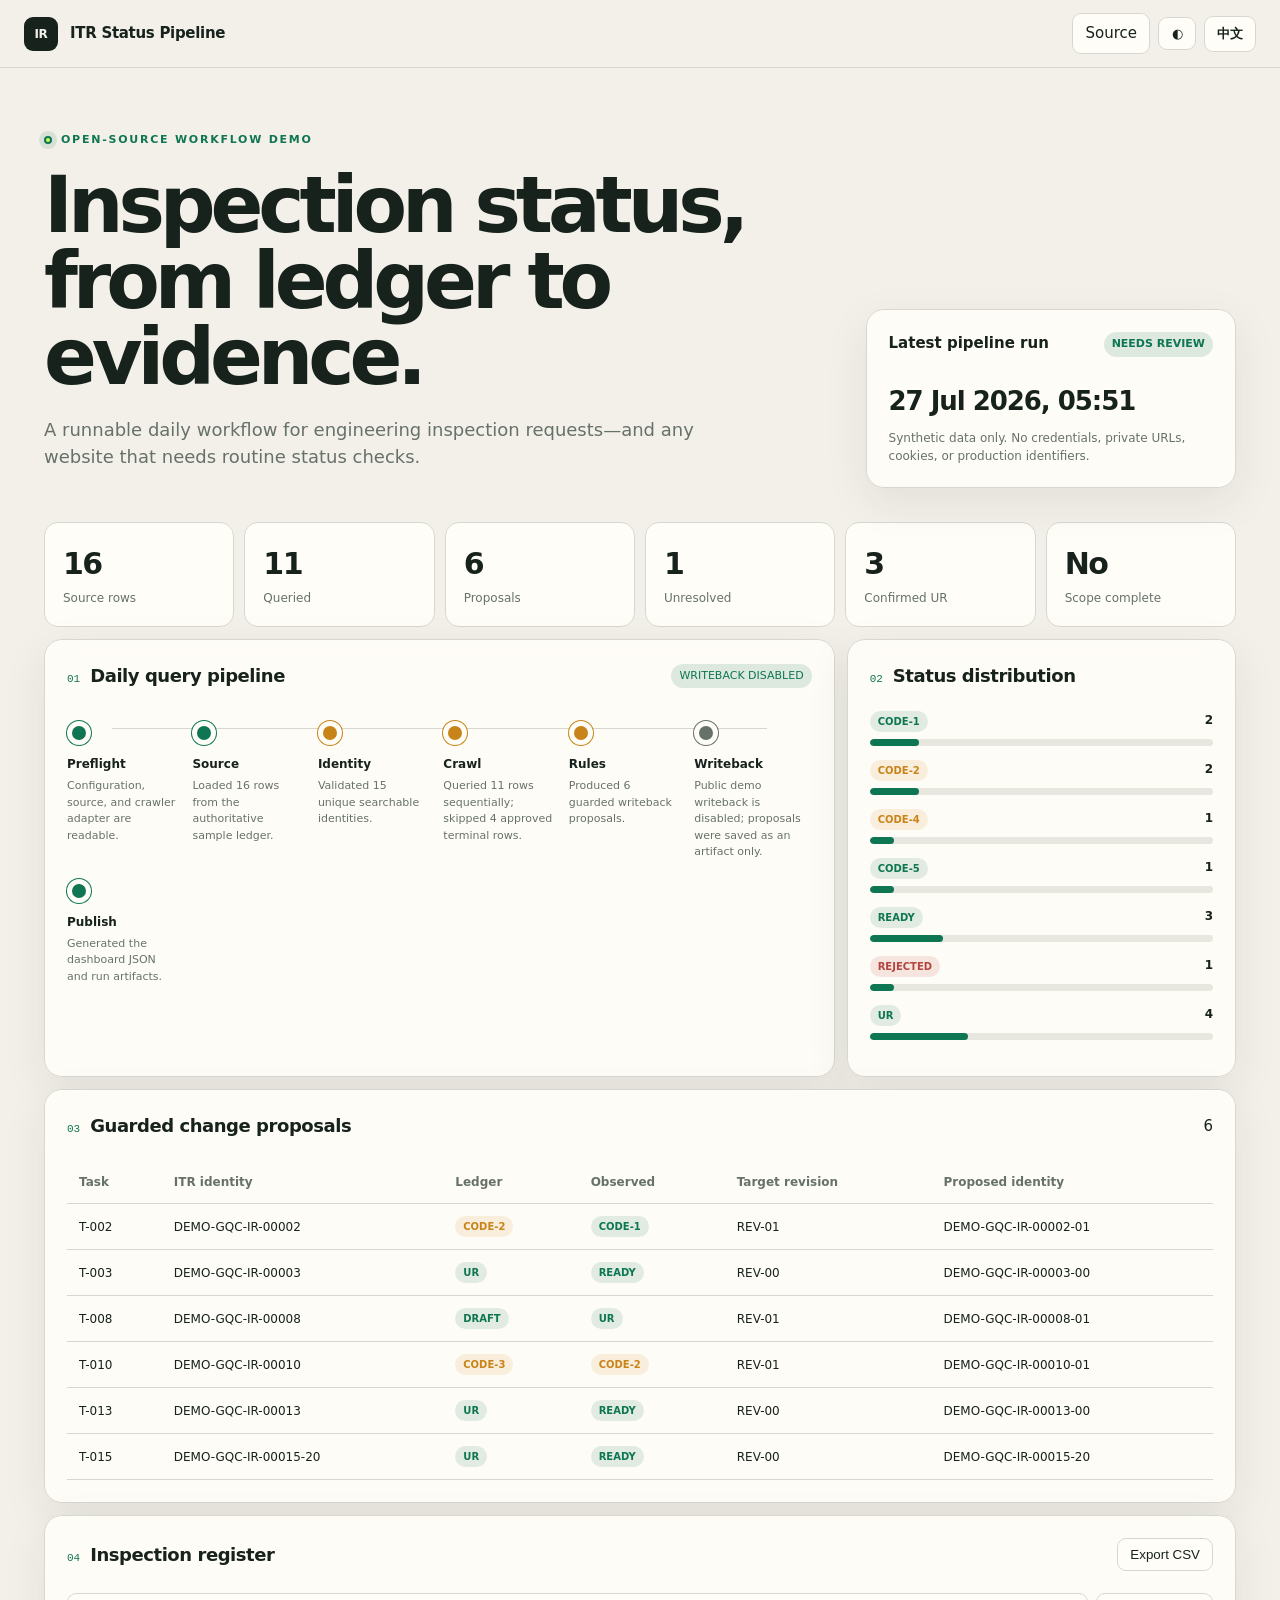
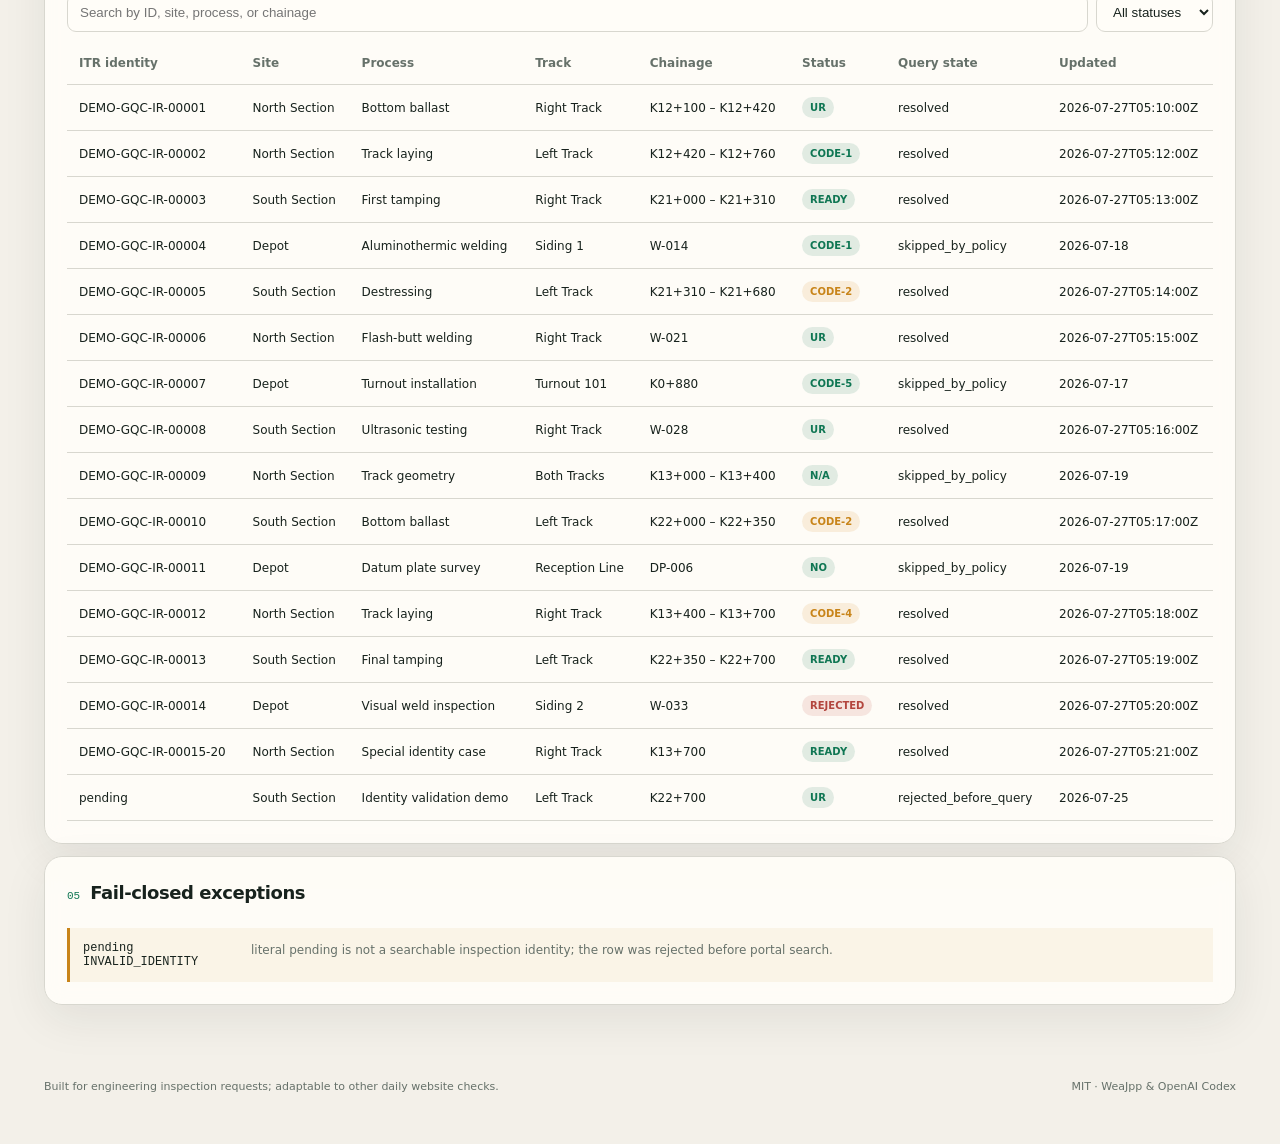
==== public/index.html @ 6d1dc858 "Build a runnable bilingual ITR status pipeline Replace the static-only demo with source and portal a" ====
<!doctype html>
<html lang="en">
<head>
  <meta charset="utf-8">
  <meta name="viewport" content="width=device-width,initial-scale=1">
  <meta name="description" content="Privacy-safe ITR status crawler and dashboard demo">
  <title>ITR Status Dashboard</title>
  <link rel="stylesheet" href="styles.css">
</head>
<body>
  <div class="noise"></div>
  <header class="topbar">
    <a class="brand" href="#"><span class="brand-mark">IR</span><span data-i18n="brand">ITR Status Pipeline</span></a>
    <div class="actions">
      <a class="ghost" href="https://github.com/WeaJpp/itr-status-dashboard-demo" data-i18n="source">Source</a>
      <button id="theme" class="icon" aria-label="Theme">◐</button>
      <button id="language" class="language">中文</button>
    </div>
  </header>

  <main>
    <section class="hero">
      <div>
        <div class="eyebrow"><span class="pulse"></span><span data-i18n="eyebrow">OPEN-SOURCE WORKFLOW DEMO</span></div>
        <h1 data-i18n="title">Inspection status, from ledger to evidence.</h1>
        <p data-i18n="subtitle">A runnable daily workflow for engineering inspection requests—and any website that needs routine status checks.</p>
      </div>
      <aside class="run-card">
        <div class="run-head"><span data-i18n="lastRun">Latest pipeline run</span><span id="runStatus" class="run-status">—</span></div>
        <div id="runTime" class="run-time">—</div>
        <p data-i18n="privacy">Synthetic data only. No credentials, private URLs, cookies, or production identifiers.</p>
      </aside>
    </section>

    <section id="metrics" class="metrics" aria-label="Metrics"></section>

    <section class="grid">
      <article class="panel span-8">
        <div class="section-head">
          <div><span class="kicker">01</span><h2 data-i18n="pipeline">Daily query pipeline</h2></div>
          <span class="safe" data-i18n="writebackOff">Writeback disabled</span>
        </div>
        <div id="pipeline" class="pipeline"></div>
      </article>
      <article class="panel span-4">
        <div class="section-head"><div><span class="kicker">02</span><h2 data-i18n="distribution">Status distribution</h2></div></div>
        <div id="distribution"></div>
      </article>
    </section>

    <section class="panel">
      <div class="section-head">
        <div><span class="kicker">03</span><h2 data-i18n="changes">Guarded change proposals</h2></div>
        <span id="changeCount" class="count"></span>
      </div>
      <div class="table-wrap"><table><thead id="changeHead"></thead><tbody id="changeBody"></tbody></table></div>
    </section>

    <section class="panel">
      <div class="section-head">
        <div><span class="kicker">04</span><h2 data-i18n="records">Inspection register</h2></div>
        <button id="export" class="ghost" data-i18n="export">Export CSV</button>
      </div>
      <div class="filters">
        <input id="search" type="search" data-i18n-placeholder="search" placeholder="Search">
        <select id="statusFilter"></select>
      </div>
      <div class="table-wrap"><table><thead id="recordHead"></thead><tbody id="recordBody"></tbody></table></div>
      <div id="empty" class="empty" hidden data-i18n="empty">No matching records.</div>
    </section>

    <section class="panel error-panel">
      <div class="section-head"><div><span class="kicker">05</span><h2 data-i18n="exceptions">Fail-closed exceptions</h2></div></div>
      <div id="errors"></div>
    </section>
  </main>

  <footer><span data-i18n="footer">Built for engineering inspection requests; adaptable to other daily website checks.</span><span>MIT · WeaJpp &amp; OpenAI Codex</span></footer>
  <script src="app.js"></script>
</body>
</html>
---- public/styles.css ----
:root{--bg:#f3f0e9;--surface:#fffdf8;--ink:#17221d;--muted:#66716a;--line:#d8d7cf;--green:#0f7653;--lime:#c9ff57;--amber:#c88419;--red:#b3463e;--shadow:0 14px 45px rgba(30,42,34,.08)}
[data-theme=dark]{--bg:#101713;--surface:#17201b;--ink:#f2f4ee;--muted:#a1aaa3;--line:#314038;--green:#62dca8;--lime:#baf750;--amber:#edb45d;--red:#ee867c;--shadow:0 16px 50px rgba(0,0,0,.22)}
*{box-sizing:border-box}html{scroll-behavior:smooth}body{margin:0;background:var(--bg);color:var(--ink);font:15px/1.5 Inter,ui-sans-serif,system-ui,-apple-system,"Segoe UI",sans-serif}.noise{position:fixed;inset:0;pointer-events:none;opacity:.35;background-image:radial-gradient(#65746a22 .7px,transparent .7px);background-size:8px 8px}.topbar{height:68px;display:flex;align-items:center;justify-content:space-between;padding:0 max(24px,calc((100vw - 1240px)/2));border-bottom:1px solid var(--line);position:relative;z-index:2}.brand{display:flex;gap:12px;align-items:center;color:var(--ink);font-weight:800;text-decoration:none;letter-spacing:-.02em}.brand-mark{display:grid;place-items:center;width:34px;height:34px;background:var(--ink);color:var(--bg);border-radius:9px;font-size:12px}.actions{display:flex;gap:8px;align-items:center}.ghost,.icon,.language{border:1px solid var(--line);background:var(--surface);color:var(--ink);border-radius:9px;padding:8px 12px;text-decoration:none;cursor:pointer}.icon{width:38px}.language{font-weight:700}main{max-width:1240px;margin:auto;padding:64px 24px 32px;position:relative}.hero{display:grid;grid-template-columns:1.55fr .75fr;gap:56px;align-items:end;margin-bottom:34px}.eyebrow{font-size:11px;font-weight:800;letter-spacing:.16em;color:var(--green);display:flex;align-items:center;gap:9px}.pulse{width:8px;height:8px;background:var(--lime);border:2px solid var(--green);border-radius:50%;box-shadow:0 0 0 5px color-mix(in srgb,var(--green) 12%,transparent)}h1{font-size:clamp(42px,6.3vw,78px);line-height:.98;letter-spacing:-.065em;max-width:800px;margin:18px 0 20px}h2{font-size:18px;letter-spacing:-.025em;margin:0;display:inline}.hero>div>p{max-width:690px;font-size:18px;color:var(--muted)}.run-card,.panel{background:color-mix(in srgb,var(--surface) 92%,transparent);border:1px solid var(--line);border-radius:18px;box-shadow:var(--shadow);backdrop-filter:blur(10px)}.run-card{padding:22px}.run-head{display:flex;justify-content:space-between;font-weight:700}.run-status,.safe{font-size:11px;text-transform:uppercase;padding:4px 8px;border-radius:99px;background:color-mix(in srgb,var(--green) 14%,transparent);color:var(--green)}.run-time{font-size:26px;font-weight:800;margin:25px 0 8px;letter-spacing:-.04em}.run-card p{font-size:12px;color:var(--muted);margin:0}.metrics{display:grid;grid-template-columns:repeat(6,1fr);gap:10px;margin-bottom:12px}.metric{padding:18px;background:var(--surface);border:1px solid var(--line);border-radius:14px}.metric strong{display:block;font-size:30px;letter-spacing:-.05em}.metric span{font-size:12px;color:var(--muted)}.grid{display:grid;grid-template-columns:repeat(12,1fr);gap:12px}.span-8{grid-column:span 8}.span-4{grid-column:span 4}.panel{padding:22px;margin-bottom:12px}.section-head{display:flex;align-items:center;justify-content:space-between;margin-bottom:22px}.kicker{font:11px ui-monospace,monospace;color:var(--green);margin-right:10px}.pipeline{display:grid;grid-template-columns:repeat(6,1fr);position:relative;gap:8px}.pipeline:before{content:"";position:absolute;top:17px;left:6%;right:6%;height:1px;background:var(--line)}.step{position:relative;padding-top:44px}.step:before{content:"";position:absolute;top:10px;left:0;width:14px;height:14px;border-radius:50%;background:var(--green);border:5px solid var(--surface);box-shadow:0 0 0 1px var(--green)}.step.warn:before{background:var(--amber);box-shadow:0 0 0 1px var(--amber)}.step.disabled:before{background:var(--muted);box-shadow:0 0 0 1px var(--muted)}.step b{display:block;font-size:12px;margin-bottom:5px}.step p{font-size:11px;color:var(--muted);margin:0;padding-right:8px}.bar-row{margin:14px 0}.bar-label{display:flex;justify-content:space-between;font-size:12px}.bar{height:7px;background:color-mix(in srgb,var(--line) 60%,transparent);border-radius:99px;margin-top:7px;overflow:hidden}.bar i{display:block;height:100%;background:var(--green);border-radius:inherit}table{width:100%;border-collapse:collapse;white-space:nowrap}th,td{text-align:left;padding:12px;border-bottom:1px solid var(--line);font-size:12px}th{color:var(--muted);font-weight:600}.table-wrap{overflow:auto}.status{display:inline-flex;padding:3px 8px;border-radius:99px;background:color-mix(in srgb,var(--green) 12%,transparent);color:var(--green);font-weight:800;font-size:10px}.status.CODE-2,.status.CODE-3,.status.CODE-4{color:var(--amber);background:color-mix(in srgb,var(--amber) 12%,transparent)}.status.REJECTED{color:var(--red);background:color-mix(in srgb,var(--red) 12%,transparent)}.filters{display:flex;gap:8px;margin-bottom:10px}.filters input,.filters select{padding:10px 12px;border:1px solid var(--line);border-radius:9px;background:var(--surface);color:var(--ink)}.filters input{flex:1}.error-item{display:grid;grid-template-columns:150px 1fr;gap:18px;padding:13px;border-left:3px solid var(--amber);background:color-mix(in srgb,var(--amber) 7%,transparent)}.error-item b{font:12px ui-monospace,monospace}.error-item p{margin:0;color:var(--muted);font-size:12px}.empty{text-align:center;padding:30px;color:var(--muted)}footer{max-width:1240px;margin:10px auto 28px;padding:20px 24px;display:flex;justify-content:space-between;color:var(--muted);font-size:11px}
@media(max-width:900px){.hero{grid-template-columns:1fr}.metrics{grid-template-columns:repeat(3,1fr)}.span-8,.span-4{grid-column:span 12}.pipeline{grid-template-columns:repeat(3,1fr)}}
@media(max-width:560px){main{padding-top:38px}.topbar{padding:0 14px}.brand>span:last-child,.actions .ghost{display:none}.metrics{grid-template-columns:repeat(2,1fr)}.pipeline{grid-template-columns:1fr}.pipeline:before{display:none}.step{padding:8px 0 8px 34px}.step:before{top:11px}.error-item{grid-template-columns:1fr}.section-head{align-items:flex-start}footer{flex-direction:column;gap:8px}}
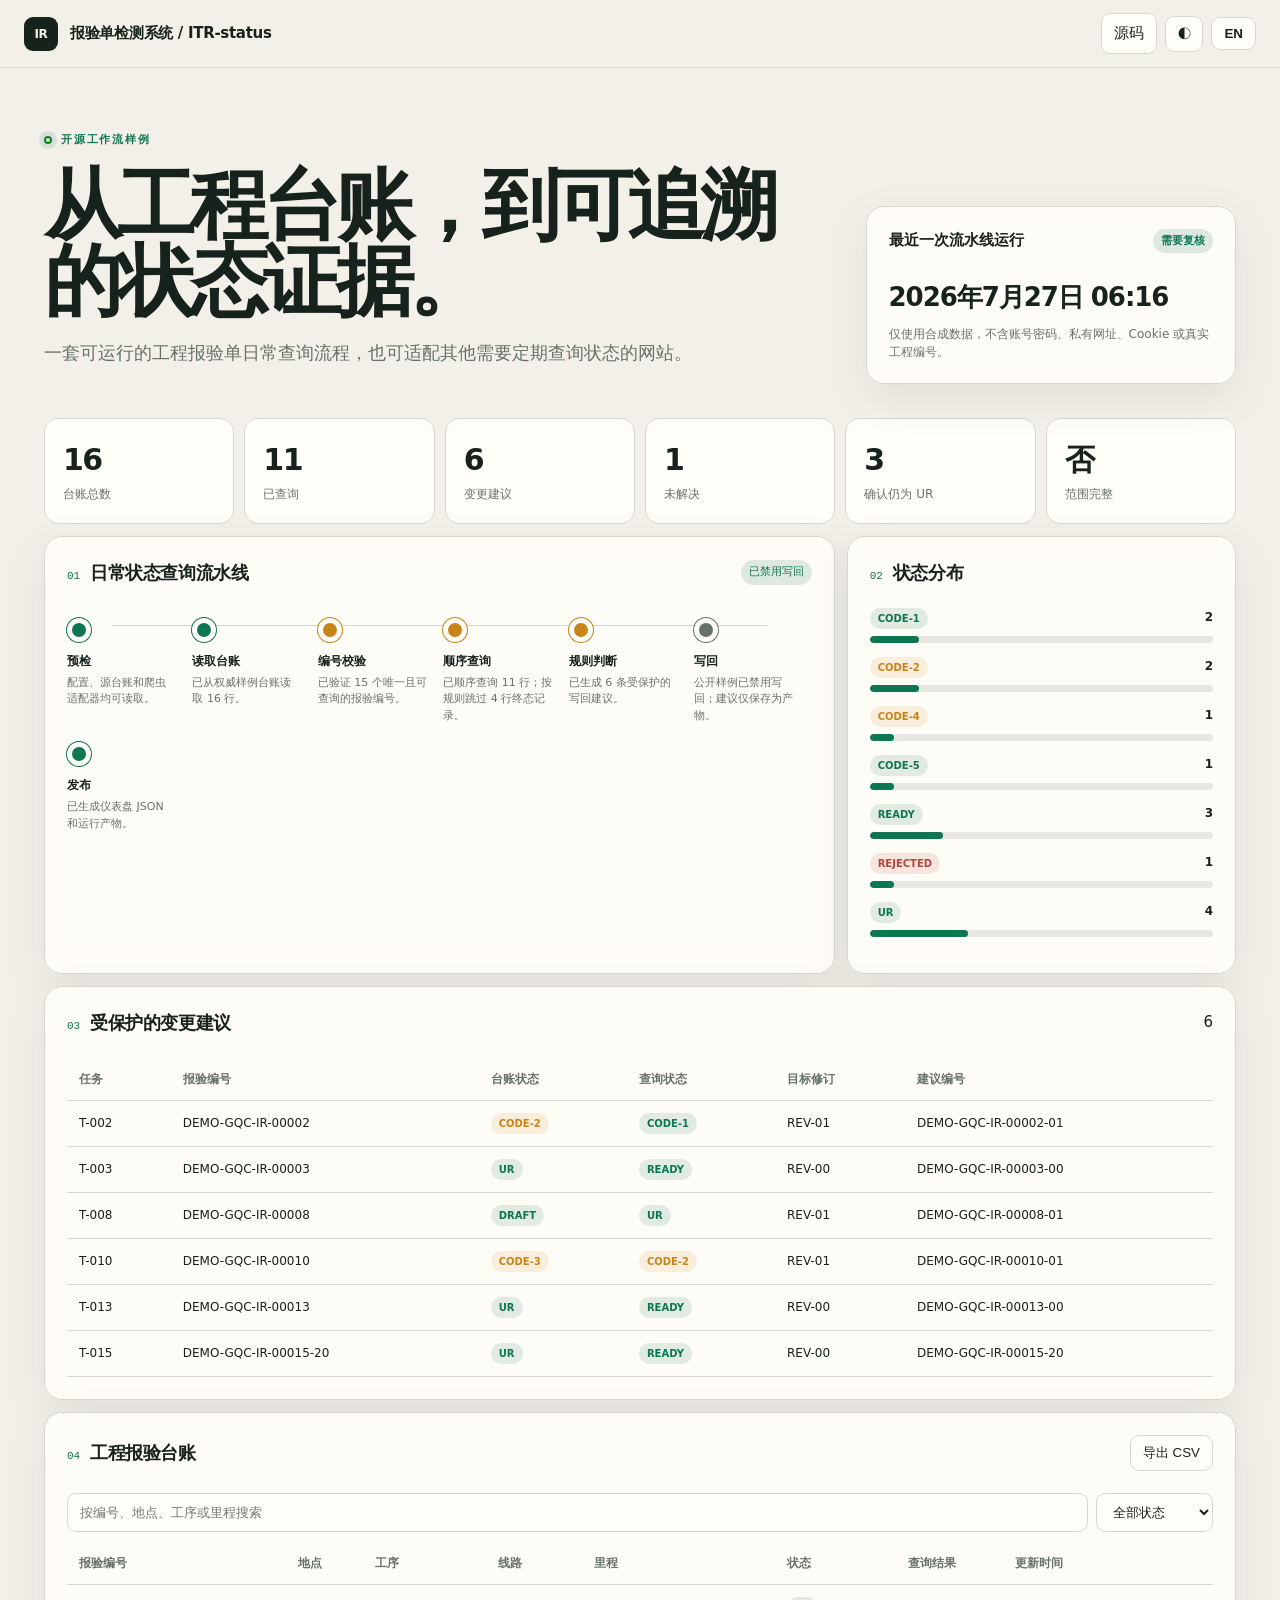
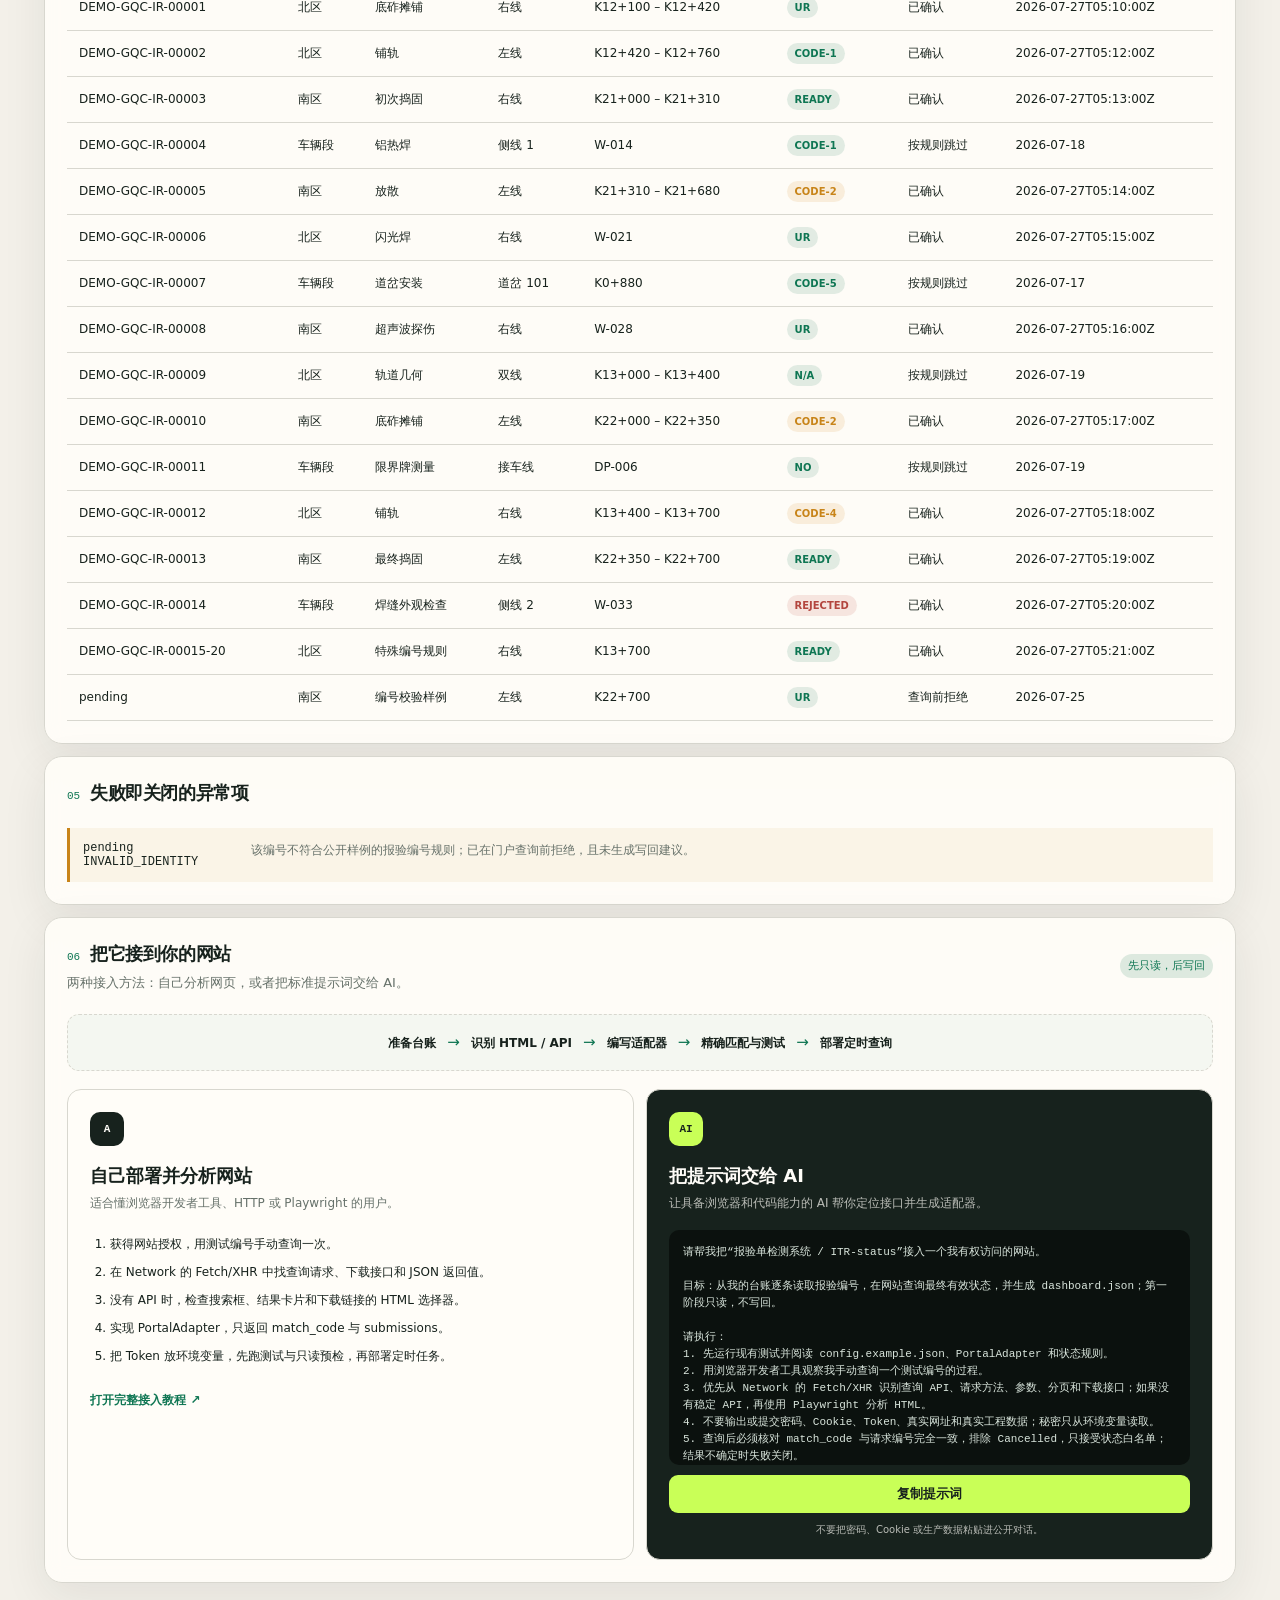
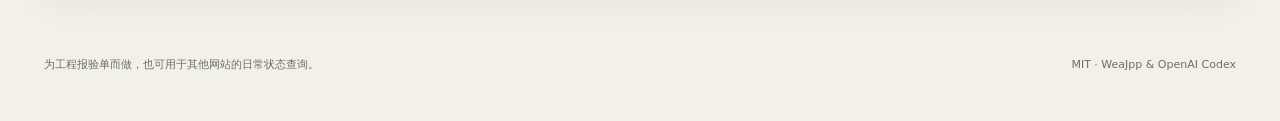
==== commit e3d749c6: "Rename the app and add website adaptation guidance Default first visits to Chinese, add self-service" ====
--- a/public/index.html
+++ b/public/index.html
@@ -1,34 +1,36 @@
 <!doctype html>
-<html lang="en">
+<html lang="zh-CN">
 <head>
   <meta charset="utf-8">
   <meta name="viewport" content="width=device-width,initial-scale=1">
-  <meta name="description" content="Privacy-safe ITR status crawler and dashboard demo">
-  <title>ITR Status Dashboard</title>
+  <meta name="description" content="报验单检测系统：隐私安全的 ITR 日常状态查询流程">
+  <title>报验单检测系统 / ITR-status</title>
   <link rel="stylesheet" href="styles.css">
+  <link rel="stylesheet" href="guide.css">
+  <script src="settings.js"></script>
 </head>
 <body>
   <div class="noise"></div>
   <header class="topbar">
-    <a class="brand" href="#"><span class="brand-mark">IR</span><span data-i18n="brand">ITR Status Pipeline</span></a>
+    <a class="brand" href="#"><span class="brand-mark">IR</span><span data-i18n="brand">报验单检测系统 / ITR-status</span></a>
     <div class="actions">
-      <a class="ghost" href="https://github.com/WeaJpp/itr-status-dashboard-demo" data-i18n="source">Source</a>
+      <a class="ghost" href="https://github.com/WeaJpp/itr-status-dashboard-demo" data-i18n="source">源码</a>
       <button id="theme" class="icon" aria-label="Theme">◐</button>
-      <button id="language" class="language">中文</button>
+      <button id="language" class="language">EN</button>
     </div>
   </header>
 
   <main>
     <section class="hero">
       <div>
-        <div class="eyebrow"><span class="pulse"></span><span data-i18n="eyebrow">OPEN-SOURCE WORKFLOW DEMO</span></div>
-        <h1 data-i18n="title">Inspection status, from ledger to evidence.</h1>
-        <p data-i18n="subtitle">A runnable daily workflow for engineering inspection requests—and any website that needs routine status checks.</p>
+        <div class="eyebrow"><span class="pulse"></span><span data-i18n="eyebrow">开源工作流样例</span></div>
+        <h1 data-i18n="title">从工程台账，到可追溯的状态证据。</h1>
+        <p data-i18n="subtitle">一套可运行的工程报验单日常查询流程，也可适配其他需要定期查询状态的网站。</p>
       </div>
       <aside class="run-card">
-        <div class="run-head"><span data-i18n="lastRun">Latest pipeline run</span><span id="runStatus" class="run-status">—</span></div>
+        <div class="run-head"><span data-i18n="lastRun">最近一次流水线运行</span><span id="runStatus" class="run-status">—</span></div>
         <div id="runTime" class="run-time">—</div>
-        <p data-i18n="privacy">Synthetic data only. No credentials, private URLs, cookies, or production identifiers.</p>
+        <p data-i18n="privacy">仅使用合成数据，不含账号密码、私有网址、Cookie 或真实工程编号。</p>
       </aside>
     </section>
 
@@ -37,20 +39,20 @@
     <section class="grid">
       <article class="panel span-8">
         <div class="section-head">
-          <div><span class="kicker">01</span><h2 data-i18n="pipeline">Daily query pipeline</h2></div>
-          <span class="safe" data-i18n="writebackOff">Writeback disabled</span>
+          <div><span class="kicker">01</span><h2 data-i18n="pipeline">日常状态查询流水线</h2></div>
+          <span class="safe" data-i18n="writebackOff">已禁用写回</span>
         </div>
         <div id="pipeline" class="pipeline"></div>
       </article>
       <article class="panel span-4">
-        <div class="section-head"><div><span class="kicker">02</span><h2 data-i18n="distribution">Status distribution</h2></div></div>
+        <div class="section-head"><div><span class="kicker">02</span><h2 data-i18n="distribution">状态分布</h2></div></div>
         <div id="distribution"></div>
       </article>
     </section>
 
     <section class="panel">
       <div class="section-head">
-        <div><span class="kicker">03</span><h2 data-i18n="changes">Guarded change proposals</h2></div>
+        <div><span class="kicker">03</span><h2 data-i18n="changes">受保护的变更建议</h2></div>
         <span id="changeCount" class="count"></span>
       </div>
       <div class="table-wrap"><table><thead id="changeHead"></thead><tbody id="changeBody"></tbody></table></div>
@@ -58,24 +60,65 @@
 
     <section class="panel">
       <div class="section-head">
-        <div><span class="kicker">04</span><h2 data-i18n="records">Inspection register</h2></div>
-        <button id="export" class="ghost" data-i18n="export">Export CSV</button>
+        <div><span class="kicker">04</span><h2 data-i18n="records">工程报验台账</h2></div>
+        <button id="export" class="ghost" data-i18n="export">导出 CSV</button>
       </div>
       <div class="filters">
-        <input id="search" type="search" data-i18n-placeholder="search" placeholder="Search">
+        <input id="search" type="search" data-i18n-placeholder="search" placeholder="按编号、地点、工序或里程搜索">
         <select id="statusFilter"></select>
       </div>
       <div class="table-wrap"><table><thead id="recordHead"></thead><tbody id="recordBody"></tbody></table></div>
-      <div id="empty" class="empty" hidden data-i18n="empty">No matching records.</div>
+      <div id="empty" class="empty" hidden data-i18n="empty">没有符合条件的记录。</div>
     </section>
 
     <section class="panel error-panel">
-      <div class="section-head"><div><span class="kicker">05</span><h2 data-i18n="exceptions">Fail-closed exceptions</h2></div></div>
+      <div class="section-head"><div><span class="kicker">05</span><h2 data-i18n="exceptions">失败即关闭的异常项</h2></div></div>
       <div id="errors"></div>
+    </section>
+
+    <section class="panel adapt-panel" id="adapt">
+      <div class="section-head adapt-head">
+        <div>
+          <span class="kicker">06</span><h2 data-i18n="adaptTitle">把它接到你的网站</h2>
+          <p data-i18n="adaptIntro">两种接入方法：自己分析网页，或者把标准提示词交给 AI。</p>
+        </div>
+        <span class="safe" data-i18n="readOnlyFirst">先只读，后写回</span>
+      </div>
+      <div class="adapt-flow" aria-label="Adaptation flow">
+        <span data-i18n="flowLedger">准备台账</span><i>→</i>
+        <span data-i18n="flowInspect">识别 HTML / API</span><i>→</i>
+        <span data-i18n="flowAdapter">编写适配器</span><i>→</i>
+        <span data-i18n="flowVerify">精确匹配与测试</span><i>→</i>
+        <span data-i18n="flowDeploy">部署定时查询</span>
+      </div>
+      <div class="method-grid">
+        <article class="method-card">
+          <div class="method-number">A</div>
+          <h3 data-i18n="selfTitle">自己部署并分析网站</h3>
+          <p data-i18n="selfDesc">适合懂浏览器开发者工具、HTTP 或 Playwright 的用户。</p>
+          <ol>
+            <li data-i18n="self1">获得网站授权，用测试编号手动查询一次。</li>
+            <li data-i18n="self2">在 Network 的 Fetch/XHR 中找查询请求、下载接口和 JSON 返回值。</li>
+            <li data-i18n="self3">没有 API 时，检查搜索框、结果卡片和下载链接的 HTML 选择器。</li>
+            <li data-i18n="self4">实现 PortalAdapter，只返回 match_code 与 submissions。</li>
+            <li data-i18n="self5">把 Token 放环境变量，先跑测试与只读预检，再部署定时任务。</li>
+          </ol>
+          <a class="method-link" href="https://github.com/WeaJpp/itr-status-dashboard-demo/blob/main/docs/adaptation-guide.zh-CN.md" data-i18n="openGuide">打开完整接入教程 ↗</a>
+        </article>
+        <article class="method-card prompt-card">
+          <div class="method-number">AI</div>
+          <h3 data-i18n="aiTitle">把提示词交给 AI</h3>
+          <p data-i18n="aiDesc">让具备浏览器和代码能力的 AI 帮你定位接口并生成适配器。</p>
+          <pre id="aiPrompt" class="prompt-box"></pre>
+          <button id="copyPrompt" class="copy-button" data-i18n="copyPrompt">复制提示词</button>
+          <p class="prompt-warning" data-i18n="promptWarning">不要把密码、Cookie 或生产数据粘贴进公开对话。</p>
+        </article>
+      </div>
     </section>
   </main>
 
-  <footer><span data-i18n="footer">Built for engineering inspection requests; adaptable to other daily website checks.</span><span>MIT · WeaJpp &amp; OpenAI Codex</span></footer>
+  <footer><span data-i18n="footer">为工程报验单而做，也可用于其他网站的日常状态查询。</span><span>MIT · WeaJpp &amp; OpenAI Codex</span></footer>
   <script src="app.js"></script>
+  <script src="customize.js"></script>
 </body>
 </html>
--- a/public/guide.css
+++ b/public/guide.css
@@ -0,0 +1 @@
+.adapt-panel{margin-top:12px;overflow:hidden}.adapt-head>div>p{margin:6px 0 0;color:var(--muted);font-size:13px}.adapt-flow{display:flex;align-items:center;justify-content:center;gap:11px;padding:16px;margin-bottom:18px;border:1px dashed var(--line);border-radius:12px;background:color-mix(in srgb,var(--green) 4%,transparent)}.adapt-flow span{font-size:12px;font-weight:750}.adapt-flow i{font-style:normal;color:var(--green)}.method-grid{display:grid;grid-template-columns:1fr 1fr;gap:12px}.method-card{position:relative;padding:22px;border:1px solid var(--line);border-radius:14px;background:var(--surface)}.method-number{display:grid;place-items:center;width:34px;height:34px;border-radius:10px;background:var(--ink);color:var(--surface);font:800 11px ui-monospace,monospace}.method-card h3{margin:16px 0 5px;font-size:18px}.method-card>p{margin:0;color:var(--muted);font-size:12px}.method-card ol{padding-left:20px;margin:18px 0}.method-card li{padding:5px 0;font-size:12px}.method-link{display:inline-block;color:var(--green);font-size:12px;font-weight:750;text-decoration:none}.prompt-card{background:var(--ink);color:var(--surface)}.prompt-card>p{color:color-mix(in srgb,var(--surface) 70%,transparent)}.prompt-card .method-number{background:var(--lime);color:#17221d}.prompt-box{height:235px;overflow:auto;white-space:pre-wrap;margin:18px 0 10px;padding:14px;border-radius:10px;background:#0b110e;color:#d9e5dc;font:11px/1.55 ui-monospace,SFMono-Regular,Consolas,monospace}.copy-button{width:100%;padding:10px;border:0;border-radius:9px;background:var(--lime);color:#17221d;font-weight:800;cursor:pointer}.prompt-warning{margin-top:9px!important;font-size:10px!important;text-align:center}@media(max-width:760px){.adapt-flow{align-items:stretch;flex-direction:column}.adapt-flow i{transform:rotate(90deg);align-self:center}.method-grid{grid-template-columns:1fr}}
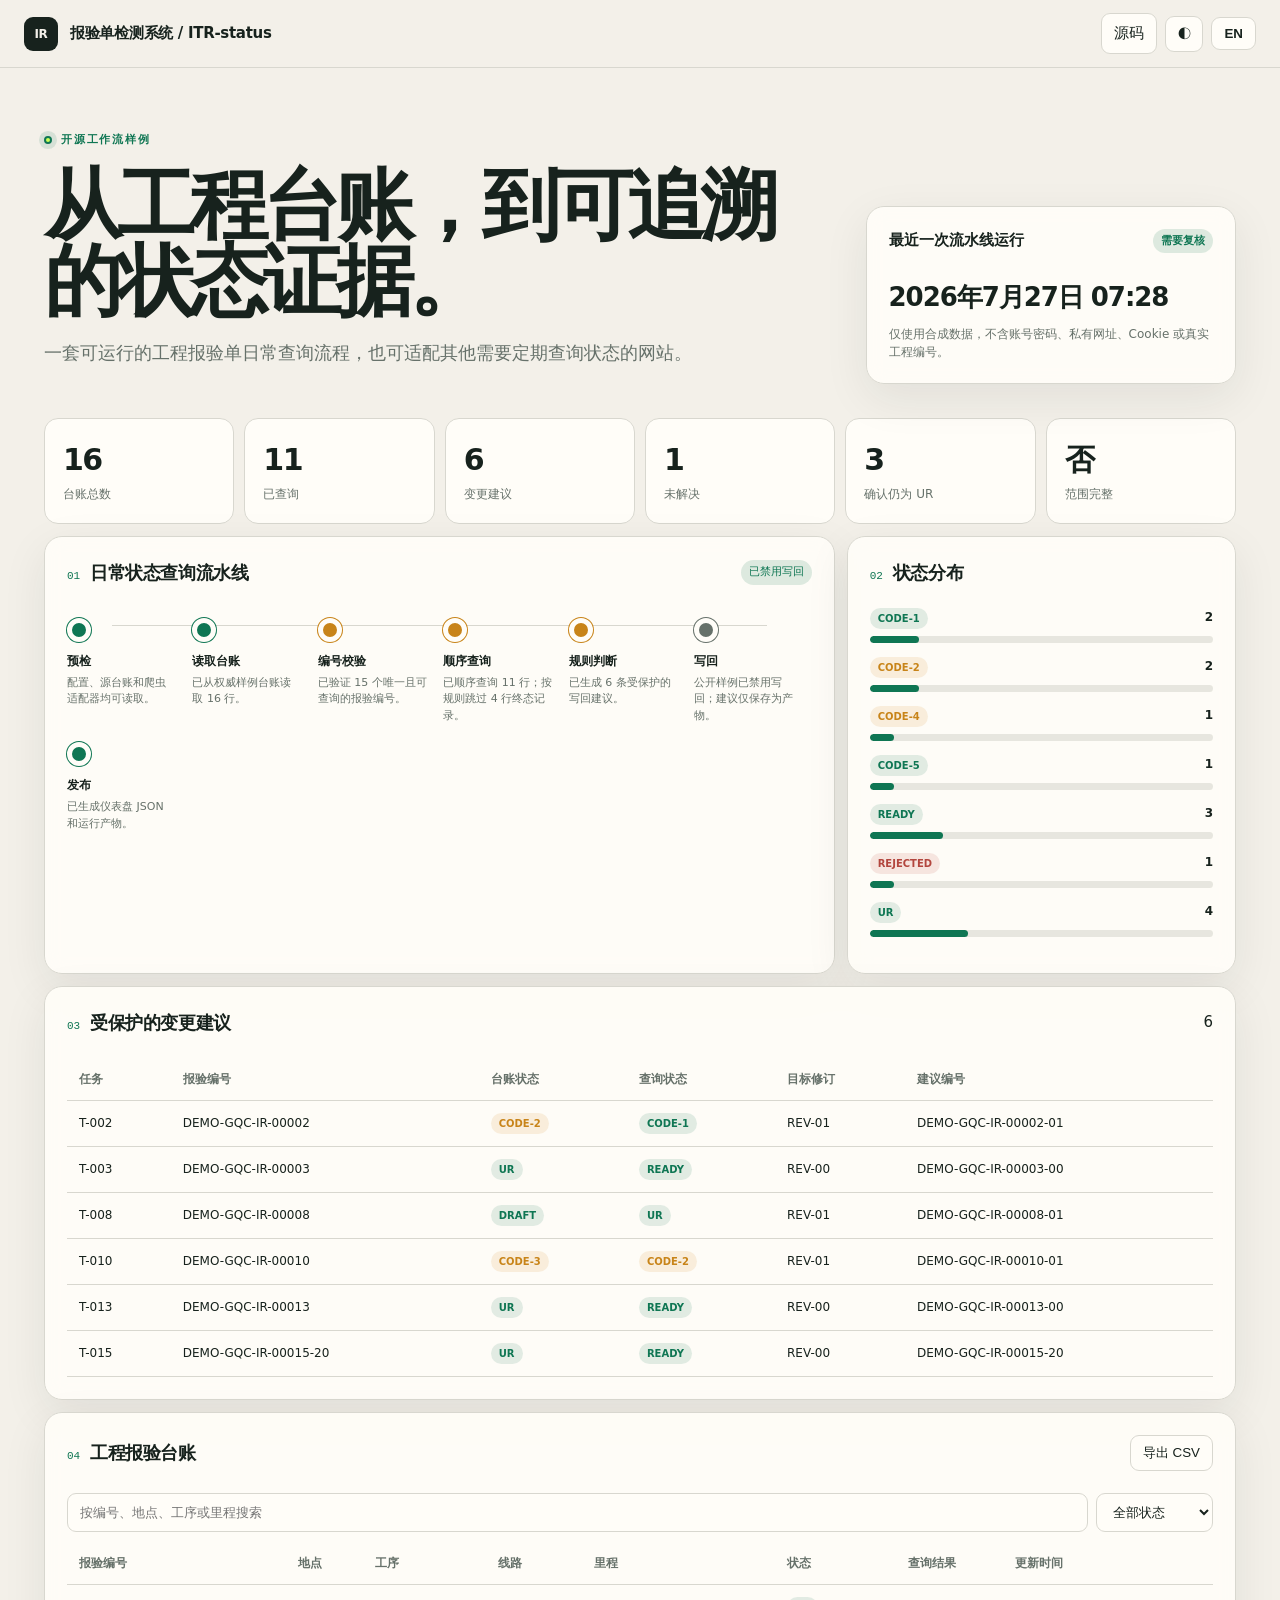
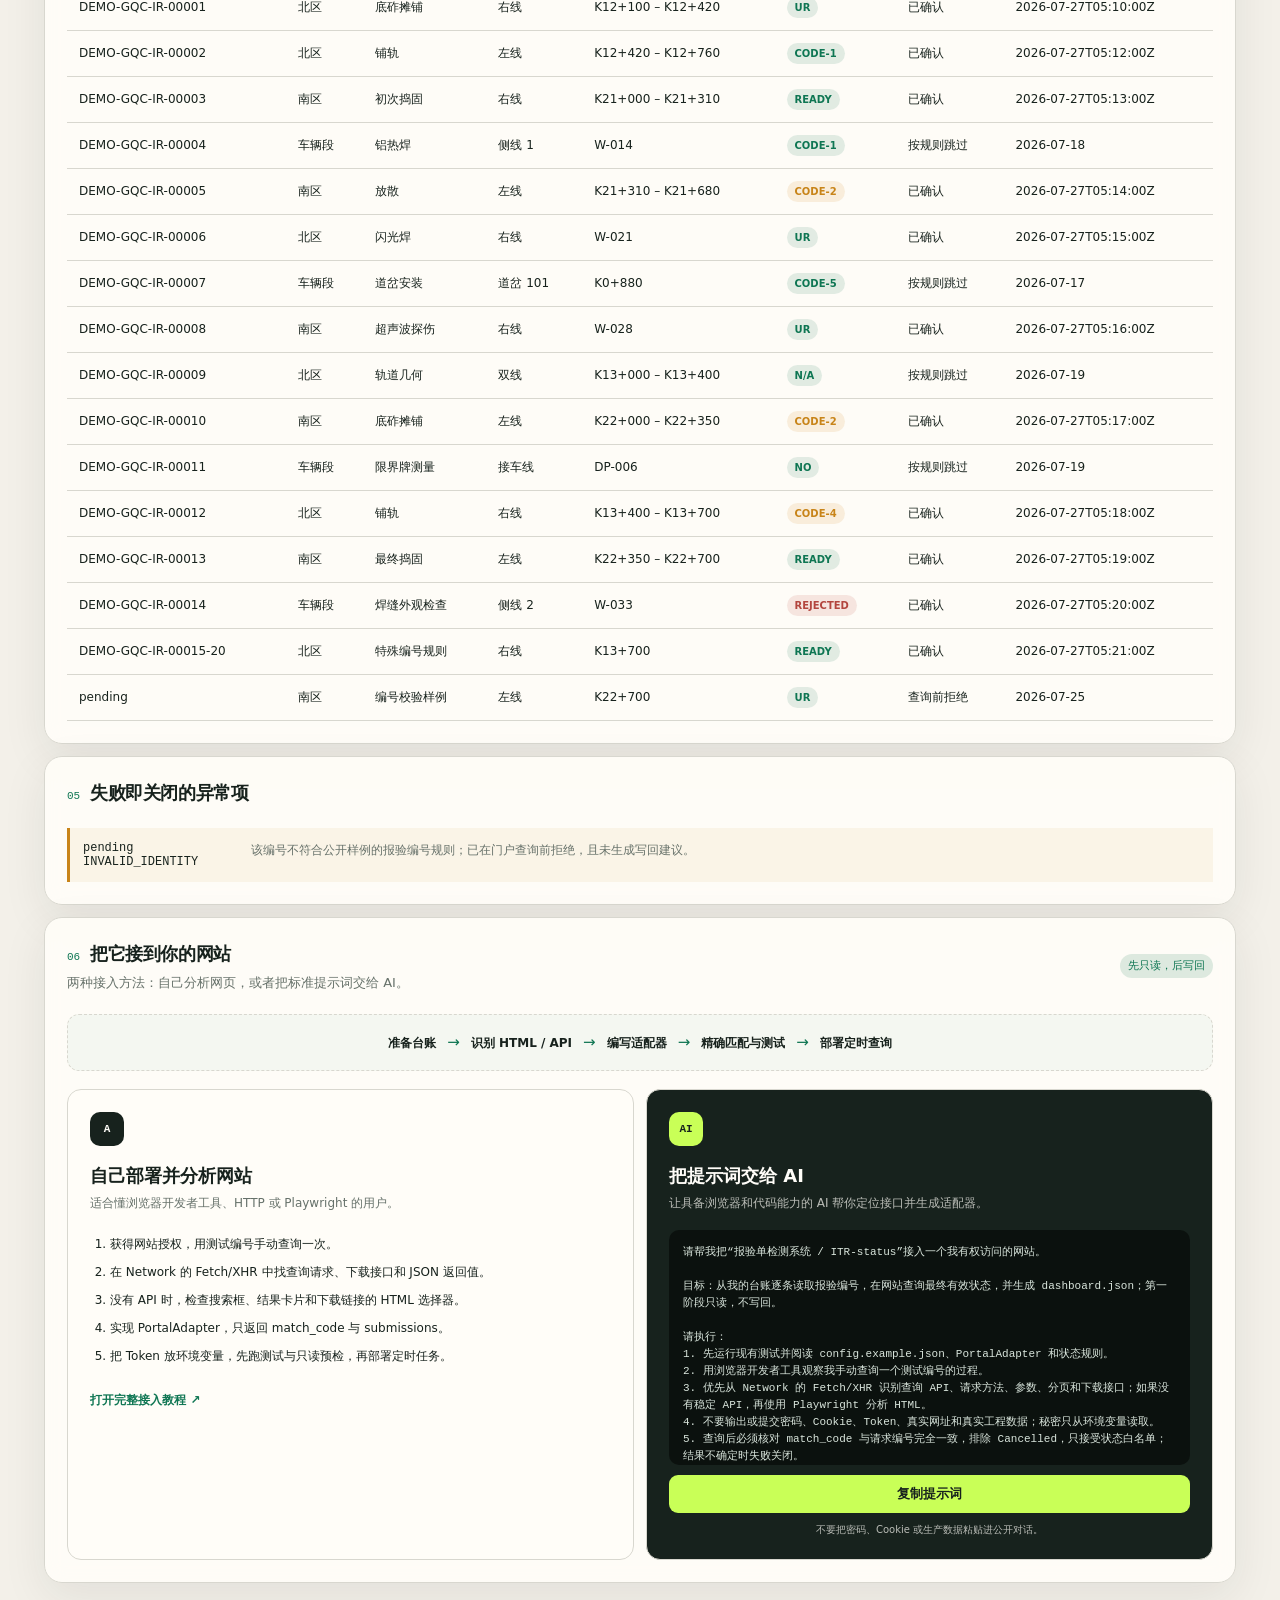
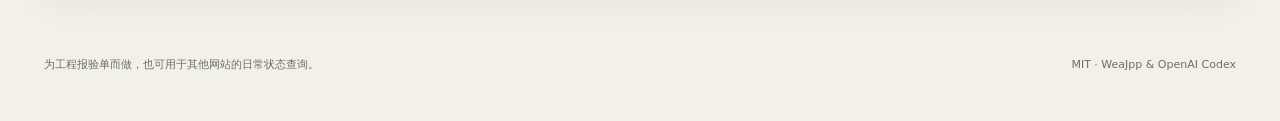
==== commit efb9c0c5: "Update links after repository rename Point badges, clone commands, Pages URLs, source links, and doc" ====
--- a/public/index.html
+++ b/public/index.html
@@ -14,7 +14,7 @@
   <header class="topbar">
     <a class="brand" href="#"><span class="brand-mark">IR</span><span data-i18n="brand">报验单检测系统 / ITR-status</span></a>
     <div class="actions">
-      <a class="ghost" href="https://github.com/WeaJpp/itr-status-dashboard-demo" data-i18n="source">源码</a>
+      <a class="ghost" href="https://github.com/WeaJpp/ITR-status" data-i18n="source">源码</a>
       <button id="theme" class="icon" aria-label="Theme">◐</button>
       <button id="language" class="language">EN</button>
     </div>
@@ -103,7 +103,7 @@
             <li data-i18n="self4">实现 PortalAdapter，只返回 match_code 与 submissions。</li>
             <li data-i18n="self5">把 Token 放环境变量，先跑测试与只读预检，再部署定时任务。</li>
           </ol>
-          <a class="method-link" href="https://github.com/WeaJpp/itr-status-dashboard-demo/blob/main/docs/adaptation-guide.zh-CN.md" data-i18n="openGuide">打开完整接入教程 ↗</a>
+          <a class="method-link" href="https://github.com/WeaJpp/ITR-status/blob/main/docs/adaptation-guide.zh-CN.md" data-i18n="openGuide">打开完整接入教程 ↗</a>
         </article>
         <article class="method-card prompt-card">
           <div class="method-number">AI</div>
